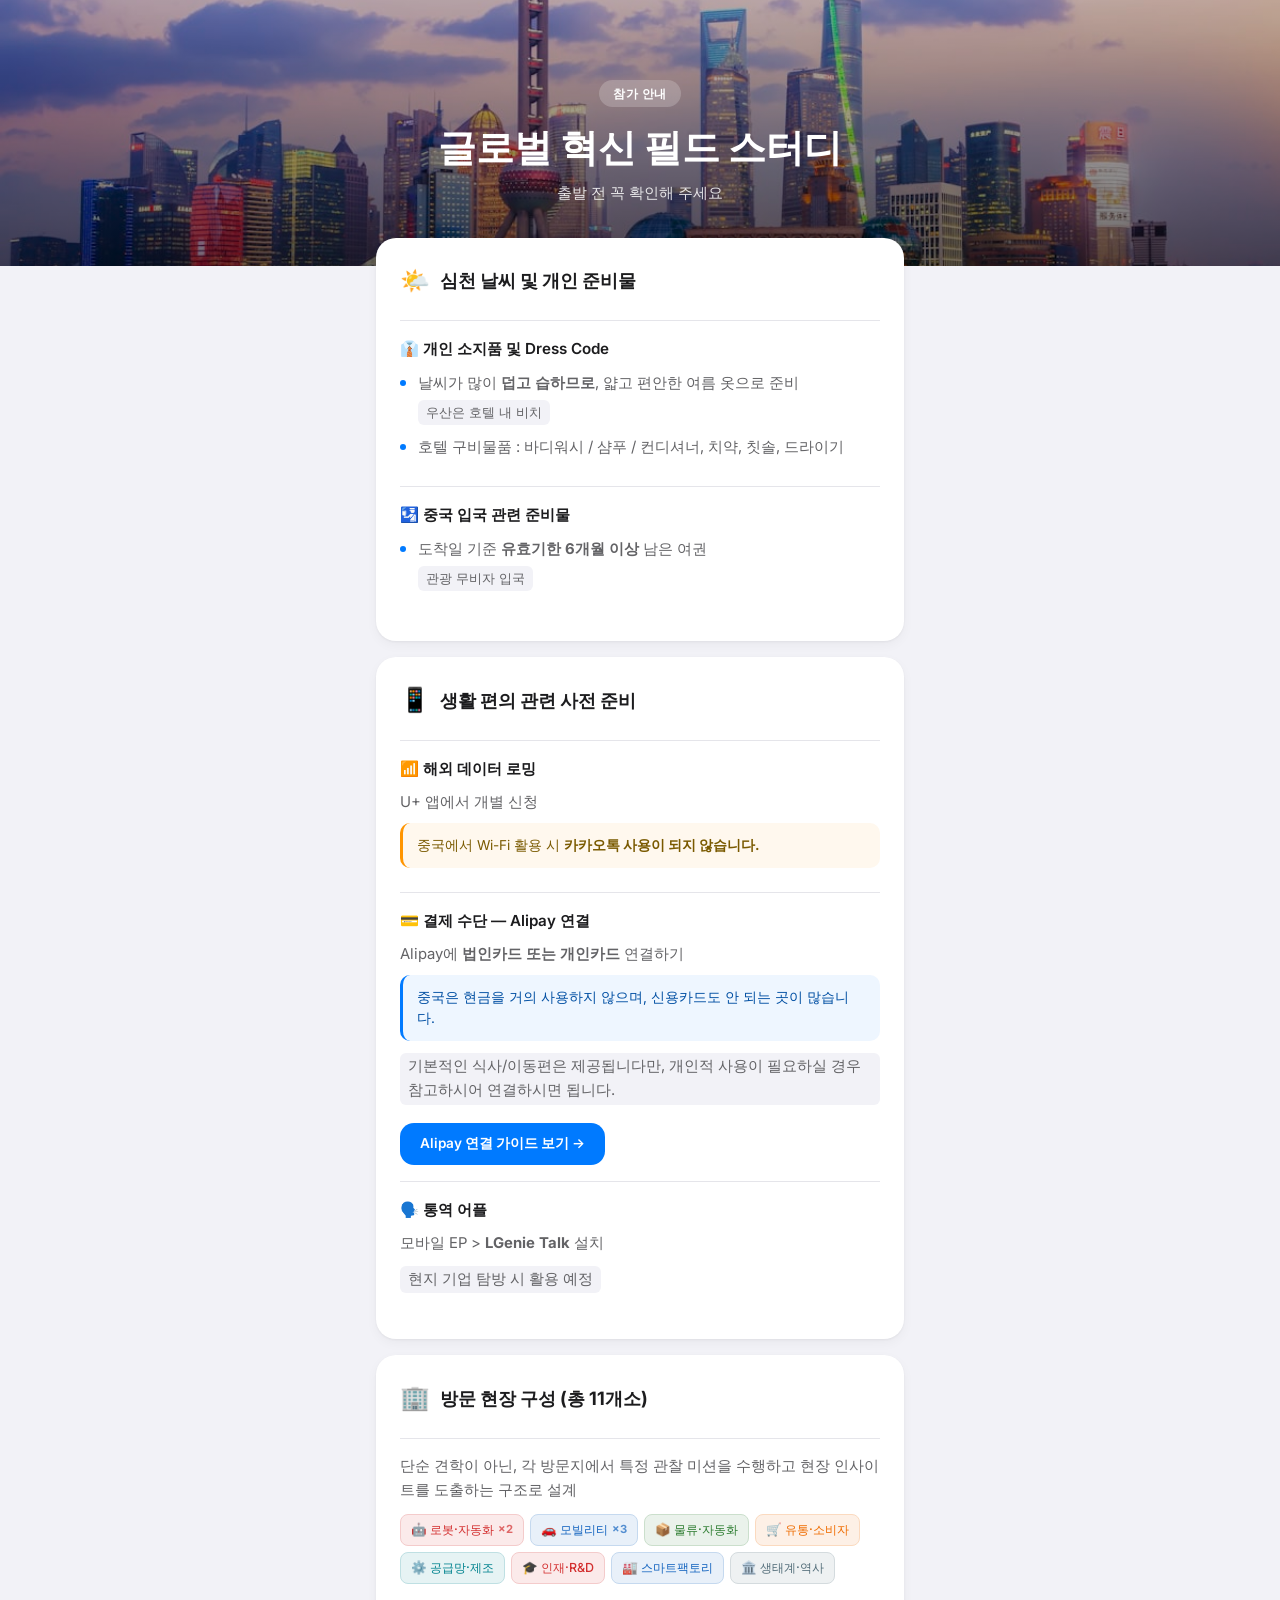
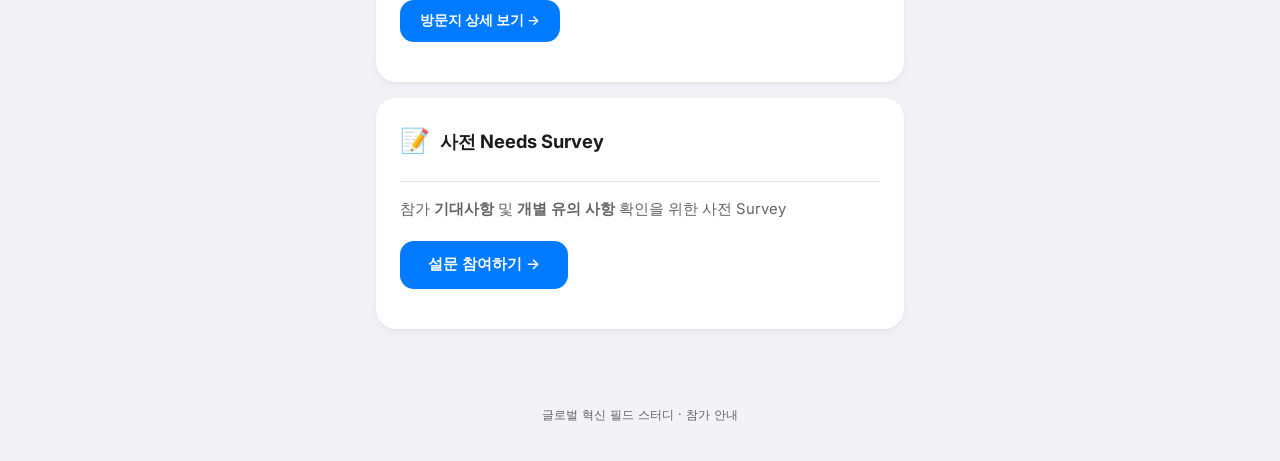
==== index.html @ 441999c8 "글로벌 혁신 필드 스터디 참가 안내 사이트" ====
<!DOCTYPE html>
<html lang="ko">
<head>
    <meta charset="UTF-8">
    <meta name="viewport" content="width=device-width, initial-scale=1.0, maximum-scale=1.0, user-scalable=no">
    <title>글로벌 혁신 필드 스터디 · 참가 안내</title>
    <link rel="preconnect" href="https://fonts.googleapis.com">
    <link rel="preconnect" href="https://fonts.gstatic.com" crossorigin>
    <link href="https://fonts.googleapis.com/css2?family=Inter:wght@400;500;600;700&display=swap" rel="stylesheet">
    <link rel="stylesheet" href="css/styles.css">
</head>
<body>

<!-- Hero -->
<header class="hero">
    <div class="hero-inner">
        <span class="hero-badge">참가 안내</span>
        <h1>글로벌 혁신 필드 스터디</h1>
        <p class="hero-sub">출발 전 꼭 확인해 주세요</p>
    </div>
</header>

<main class="container">

    <!-- Section 1 – 심천 날씨 및 개인 준비물 -->
    <section class="card" id="weather">
        <div class="card-header">
            <span class="card-icon">🌤️</span>
            <h2>심천 날씨 및 개인 준비물</h2>
        </div>

        <div class="card-group">
            <h3>👔 개인 소지품 및 Dress Code</h3>
            <ul>
                <li>날씨가 많이 <strong>덥고 습하므로</strong>, 얇고 편안한 여름 옷으로 준비<br>
                    <span class="note">우산은 호텔 내 비치</span></li>
                <li>호텔 구비물품 : 바디워시 / 샴푸 / 컨디셔너, 치약, 칫솔, 드라이기</li>
            </ul>
        </div>

        <div class="card-group">
            <h3>🛂 중국 입국 관련 준비물</h3>
            <ul>
                <li>도착일 기준 <strong>유효기한 6개월 이상</strong> 남은 여권<br>
                    <span class="note">관광 무비자 입국</span></li>
            </ul>
        </div>
    </section>

    <!-- Section 2 – 생활 편의 관련 사전 준비 -->
    <section class="card" id="preparation">
        <div class="card-header">
            <span class="card-icon">📱</span>
            <h2>생활 편의 관련 사전 준비</h2>
        </div>

        <div class="card-group">
            <h3>📶 해외 데이터 로밍</h3>
            <p>U+ 앱에서 개별 신청</p>
            <div class="callout callout-warn">
                중국에서 Wi-Fi 활용 시 <strong>카카오톡 사용이 되지 않습니다.</strong>
            </div>
        </div>

        <div class="card-group">
            <h3>💳 결제 수단 — Alipay 연결</h3>
            <p>Alipay에 <strong>법인카드 또는 개인카드</strong> 연결하기</p>
            <div class="callout callout-info">
                중국은 현금을 거의 사용하지 않으며, 신용카드도 안 되는 곳이 많습니다.
            </div>
            <p class="note">기본적인 식사/이동편은 제공됩니다만, 개인적 사용이 필요하실 경우 참고하시어 연결하시면 됩니다.</p>
            <a href="alipay-guide.html" class="btn btn-small">Alipay 연결 가이드 보기 →</a>
        </div>

        <div class="card-group">
            <h3>🗣️ 통역 어플</h3>
            <p>모바일 EP &gt; <strong>LGenie Talk</strong> 설치</p>
            <p class="note">현지 기업 탐방 시 활용 예정</p>
        </div>
    </section>

    <!-- Section 3 – 방문 현장 구성 -->
    <section class="card" id="sites">
        <div class="card-header">
            <span class="card-icon">🏢</span>
            <h2>방문 현장 구성 (총 11개소)</h2>
        </div>

        <div class="card-group">
            <p>단순 견학이 아닌, 각 방문지에서 특정 관찰 미션을 수행하고 현장 인사이트를 도출하는 구조로 설계</p>
            <div class="site-preview-grid">
                <span class="site-chip" style="--chip-color:#d32f2f">🤖 로봇·자동화 <em>×2</em></span>
                <span class="site-chip" style="--chip-color:#1565c0">🚗 모빌리티 <em>×3</em></span>
                <span class="site-chip" style="--chip-color:#2e7d32">📦 물류·자동화</span>
                <span class="site-chip" style="--chip-color:#ef6c00">🛒 유통·소비자</span>
                <span class="site-chip" style="--chip-color:#00838f">⚙️ 공급망·제조</span>
                <span class="site-chip" style="--chip-color:#d32f2f">🎓 인재·R&amp;D</span>
                <span class="site-chip" style="--chip-color:#1565c0">🏭 스마트팩토리</span>
                <span class="site-chip" style="--chip-color:#546e7a">🏛️ 생태계·역사</span>
            </div>
            <a href="visit-sites.html" class="btn btn-small">방문지 상세 보기 →</a>
        </div>
    </section>

    <!-- Section 4 – 사전 Needs Survey -->
    <section class="card" id="survey">
        <div class="card-header">
            <span class="card-icon">📝</span>
            <h2>사전 Needs Survey</h2>
        </div>

        <div class="card-group">
            <p>참가 <strong>기대사항</strong> 및 <strong>개별 유의 사항</strong> 확인을 위한 사전 Survey</p>
            <a href="#" class="btn" id="surveyBtn">설문 참여하기 →</a>
        </div>
    </section>

</main>

<footer class="footer">
    <p>글로벌 혁신 필드 스터디 · 참가 안내</p>
</footer>

<script src="js/main.js"></script>
</body>
</html>
---- css/styles.css ----
/* ===== Reset & Base ===== */
*, *::before, *::after { margin: 0; padding: 0; box-sizing: border-box; }

:root {
    --bg: #f2f2f7;
    --card: #ffffff;
    --text: #1c1c1e;
    --text-secondary: #636366;
    --accent: #007aff;
    --accent-light: #e8f2ff;
    --border: #e5e5ea;
    --warn: #ff9500;
    --warn-bg: #fff8ee;
    --info-bg: #eef6ff;
    --radius-lg: 20px;
    --radius-md: 14px;
    --radius-sm: 10px;
    --shadow: 0 1px 3px rgba(0,0,0,.06), 0 4px 12px rgba(0,0,0,.04);
}

html {
    font-size: 16px;
    -webkit-font-smoothing: antialiased;
    -moz-osx-font-smoothing: grayscale;
}

body {
    font-family: 'Inter', -apple-system, BlinkMacSystemFont, 'Segoe UI', Roboto, sans-serif;
    background: var(--bg);
    color: var(--text);
    line-height: 1.6;
    min-height: 100vh;
}

/* ===== Hero ===== */
.hero {
    background: linear-gradient(to bottom, rgba(0,0,0,.25) 0%, rgba(0,0,0,.55) 100%),
               url('../images/hero.jpg') center 70%/cover no-repeat;
    color: #fff;
    padding: 80px 24px 60px;
    text-align: center;
}

.hero-inner { max-width: 520px; margin: 0 auto; }

.hero-badge {
    display: inline-block;
    font-size: .75rem;
    font-weight: 600;
    letter-spacing: .04em;
    text-transform: uppercase;
    background: rgba(255,255,255,.2);
    backdrop-filter: blur(6px);
    padding: 4px 14px;
    border-radius: 100px;
    margin-bottom: 16px;
}

.hero h1 {
    font-size: 2rem;
    font-weight: 700;
    line-height: 1.25;
    margin-bottom: 10px;
}

.hero-sub {
    font-size: .95rem;
    opacity: .85;
}

/* ===== Container ===== */
.container {
    max-width: 560px;
    margin: -28px auto 0;
    padding: 0 16px 40px;
    position: relative;
    z-index: 1;
}

/* ===== Card ===== */
.card {
    background: var(--card);
    border-radius: var(--radius-lg);
    box-shadow: var(--shadow);
    padding: 24px;
    margin-bottom: 16px;
    opacity: 0;
    transform: translateY(18px);
    animation: fadeUp .5s ease forwards;
}
.card:nth-child(1) { animation-delay: .1s; }
.card:nth-child(2) { animation-delay: .25s; }
.card:nth-child(3) { animation-delay: .4s; }

@keyframes fadeUp {
    to { opacity: 1; transform: translateY(0); }
}

.card-header {
    display: flex;
    align-items: center;
    gap: 10px;
    margin-bottom: 20px;
}

.card-icon {
    font-size: 1.5rem;
    flex-shrink: 0;
}

.card-header h2 {
    font-size: 1.15rem;
    font-weight: 700;
    color: var(--text);
}

/* ===== Card‑group ===== */
.card-group {
    padding: 16px 0;
    border-top: 1px solid var(--border);
}
.card-group:first-of-type { border-top: none; padding-top: 0; }

.card-group h3 {
    font-size: .95rem;
    font-weight: 600;
    margin-bottom: 10px;
    color: var(--text);
}

.card-group p {
    font-size: .93rem;
    color: var(--text-secondary);
    margin-bottom: 6px;
}

.card-group ul {
    list-style: none;
    padding: 0;
}

.card-group ul li {
    position: relative;
    padding-left: 18px;
    font-size: .93rem;
    color: var(--text-secondary);
    margin-bottom: 10px;
    line-height: 1.65;
}

.card-group ul li::before {
    content: '';
    position: absolute;
    left: 0; top: 9px;
    width: 6px; height: 6px;
    border-radius: 50%;
    background: var(--accent);
}

/* ===== Callouts ===== */
.callout {
    font-size: .85rem;
    padding: 12px 14px;
    border-radius: var(--radius-sm);
    margin: 8px 0;
    line-height: 1.55;
}

.callout-warn {
    background: var(--warn-bg);
    border-left: 3px solid var(--warn);
    color: #7a5a00;
}

.callout-info {
    background: var(--info-bg);
    border-left: 3px solid var(--accent);
    color: #004fa3;
}

/* ===== Note ===== */
.note {
    display: inline-block;
    font-size: .82rem;
    color: var(--text-secondary);
    background: var(--bg);
    padding: 2px 8px;
    border-radius: 6px;
    margin-top: 4px;
}

/* ===== Button ===== */
.btn {
    display: inline-block;
    margin-top: 14px;
    padding: 12px 28px;
    font-size: .93rem;
    font-weight: 600;
    color: #fff;
    background: var(--accent);
    border: none;
    border-radius: var(--radius-md);
    text-decoration: none;
    cursor: pointer;
    transition: background .2s, transform .15s;
}
.btn:hover { background: #005ecb; }
.btn:active { transform: scale(.97); }

/* ===== Site Card ===== */
.site-card {
    padding: 20px 22px;
}

.site-header {
    display: flex;
    align-items: center;
    gap: 8px;
    margin-bottom: 12px;
}

.site-num {
    display: inline-flex;
    align-items: center;
    justify-content: center;
    min-width: 30px;
    height: 24px;
    border-radius: 6px;
    color: #fff;
    font-size: .75rem;
    font-weight: 700;
    padding: 0 6px;
}

.site-tag {
    display: inline-block;
    padding: 2px 10px;
    border-radius: 6px;
    color: #fff;
    font-size: .75rem;
    font-weight: 600;
}

.site-name {
    font-size: 1.05rem;
    font-weight: 700;
    color: var(--text);
    margin-bottom: 4px;
}

.site-type {
    font-size: .85rem;
    color: var(--accent);
    font-weight: 500;
    margin-bottom: 6px;
}

.site-desc {
    font-size: .88rem;
    color: var(--text-secondary);
    line-height: 1.6;
}

/* ===== Site Preview Grid (main page) ===== */
.site-preview-grid {
    display: flex;
    flex-wrap: wrap;
    gap: 6px;
    margin: 12px 0 4px;
}

.site-chip {
    display: inline-flex;
    align-items: center;
    gap: 4px;
    padding: 5px 10px;
    border-radius: 8px;
    font-size: .78rem;
    font-weight: 500;
    color: var(--chip-color, var(--text));
    background: color-mix(in srgb, var(--chip-color, var(--accent)) 10%, white);
    border: 1px solid color-mix(in srgb, var(--chip-color, var(--accent)) 25%, white);
}

.site-chip em {
    font-style: normal;
    font-weight: 700;
    font-size: .7rem;
    opacity: .7;
}

/* ===== Sub-page Hero (compact) ===== */
.hero-compact {
    padding: 48px 24px 40px;
}

.back-link {
    display: inline-block;
    color: rgba(255,255,255,.85);
    text-decoration: none;
    font-size: .85rem;
    font-weight: 500;
    margin-bottom: 14px;
    transition: opacity .2s;
}
.back-link:hover { opacity: .7; }

/* ===== Step Number ===== */
.step-number {
    display: inline-flex;
    align-items: center;
    justify-content: center;
    width: 32px; height: 32px;
    border-radius: 50%;
    background: var(--accent);
    color: #fff;
    font-size: .85rem;
    font-weight: 700;
    flex-shrink: 0;
}

.step-detail p {
    font-size: .93rem;
    color: var(--text-secondary);
    margin-bottom: 8px;
}

.step-list {
    list-style: none;
    padding: 0;
    counter-reset: step-counter;
}
.step-list li {
    position: relative;
    padding-left: 28px;
    font-size: .93rem;
    color: var(--text-secondary);
    margin-bottom: 8px;
    line-height: 1.6;
    counter-increment: step-counter;
}
.step-list li::before {
    content: counter(step-counter);
    position: absolute;
    left: 0; top: 1px;
    width: 20px; height: 20px;
    border-radius: 50%;
    background: var(--accent-light);
    color: var(--accent);
    font-size: .75rem;
    font-weight: 700;
    display: flex;
    align-items: center;
    justify-content: center;
}

/* ===== Flow Summary ===== */
.flow-steps {
    display: flex;
    align-items: center;
    flex-wrap: wrap;
    gap: 6px;
    justify-content: center;
}
.flow-item {
    display: flex;
    align-items: center;
    gap: 6px;
    background: var(--bg);
    padding: 8px 12px;
    border-radius: var(--radius-sm);
    font-size: .82rem;
    font-weight: 500;
}
.flow-num {
    display: inline-flex;
    align-items: center;
    justify-content: center;
    width: 22px; height: 22px;
    border-radius: 50%;
    background: var(--accent);
    color: #fff;
    font-size: .7rem;
    font-weight: 700;
}
.flow-arrow {
    color: var(--text-secondary);
    font-size: .85rem;
}

/* ===== Button Variants ===== */
.btn-small {
    display: inline-block;
    margin-top: 12px;
    padding: 10px 20px;
    font-size: .85rem;
}

.btn-outline {
    background: transparent;
    color: var(--accent);
    border: 1.5px solid var(--accent);
}
.btn-outline:hover {
    background: var(--accent);
    color: #fff;
}

/* ===== Footer ===== */
.footer {
    text-align: center;
    padding: 20px 16px 36px;
    font-size: .78rem;
    color: var(--text-secondary);
}

/* ===== Responsive ===== */
@media (max-width: 480px) {
    .hero { padding: 48px 20px 40px; }
    .hero h1 { font-size: 1.65rem; }
    .container { padding: 0 12px 32px; }
    .card { padding: 20px 18px; }
}

@media (min-width: 768px) {
    .hero h1 { font-size: 2.4rem; }
}
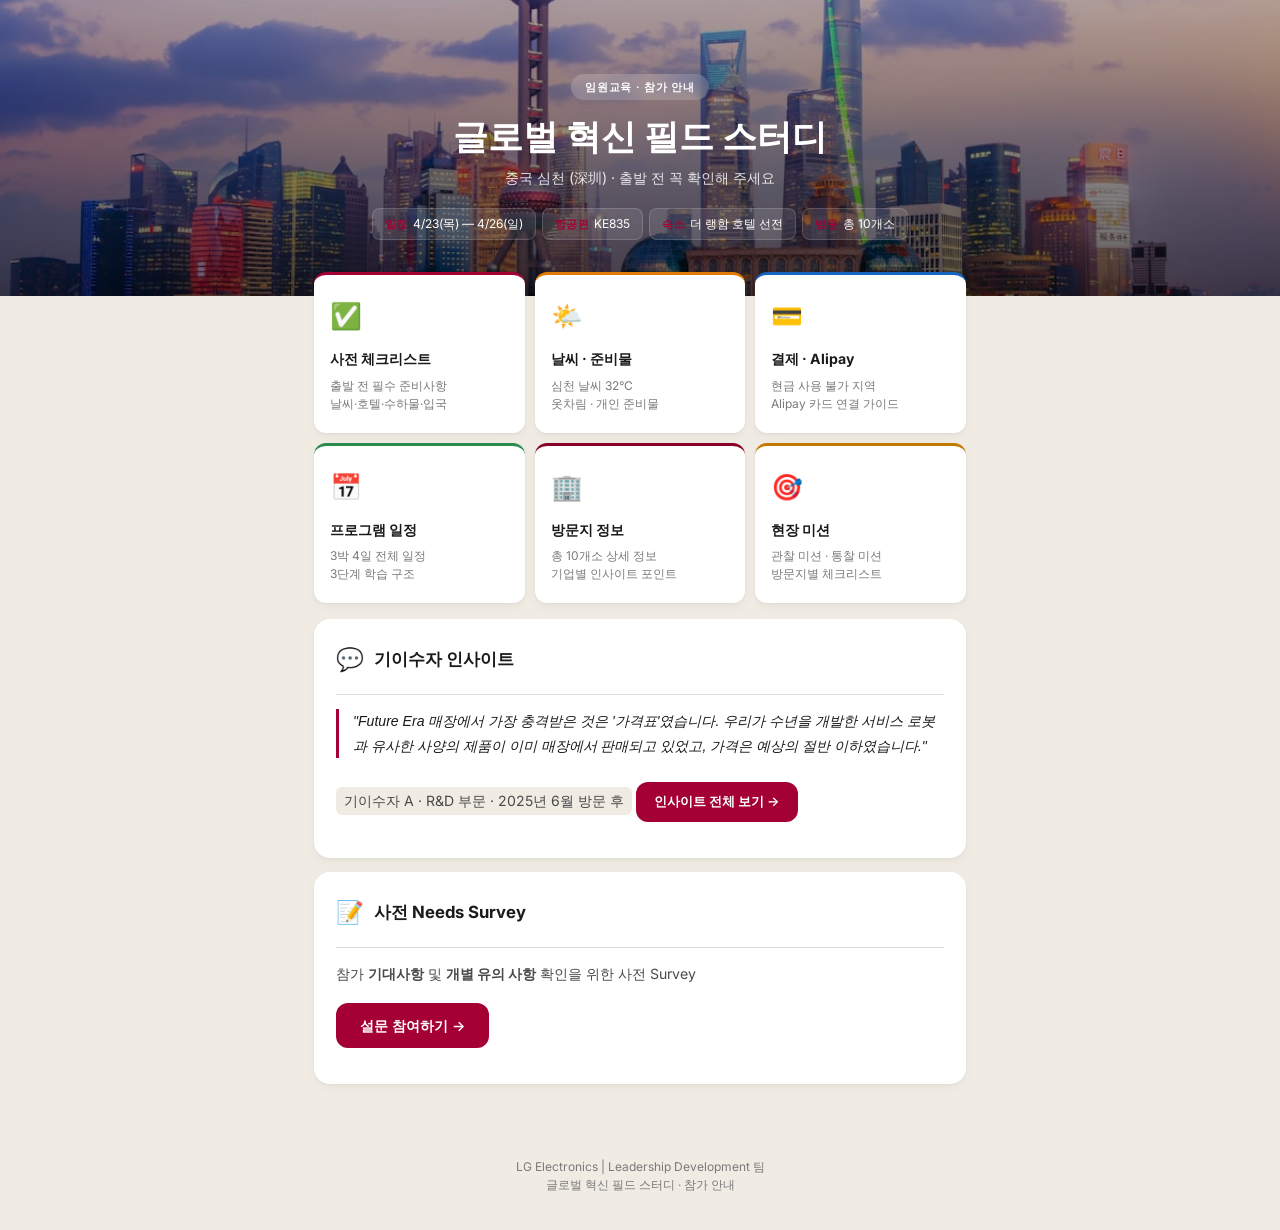
==== commit 58bf8094: "Major update: full guide content, 3x2 grid, LG red color scheme, 8 pages" ====
--- a/index.html
+++ b/index.html
@@ -14,101 +14,75 @@
 <!-- Hero -->
 <header class="hero">
     <div class="hero-inner">
-        <span class="hero-badge">참가 안내</span>
+        <span class="hero-badge">임원교육 · 참가 안내</span>
         <h1>글로벌 혁신 필드 스터디</h1>
-        <p class="hero-sub">출발 전 꼭 확인해 주세요</p>
+        <p class="hero-sub">중국 심천 (深圳) · 출발 전 꼭 확인해 주세요</p>
+        <div class="hero-meta">
+            <div class="meta-chip"><strong>일정</strong>4/23(목) — 4/26(일)</div>
+            <div class="meta-chip"><strong>항공편</strong>KE835</div>
+            <div class="meta-chip"><strong>숙소</strong>더 랭함 호텔 선전</div>
+            <div class="meta-chip"><strong>방문</strong>총 10개소</div>
+        </div>
     </div>
 </header>
 
 <main class="container">
 
-    <!-- Section 1 – 심천 날씨 및 개인 준비물 -->
-    <section class="card" id="weather">
+    <!-- 3x2 Navigation Grid -->
+    <div class="nav-grid">
+        <a href="preparation.html" class="nav-card" style="--card-accent:#A50034">
+            <span class="nav-card-icon">✅</span>
+            <h2>사전 체크리스트</h2>
+            <p>출발 전 필수 준비사항<br>날씨·호텔·수하물·입국</p>
+        </a>
+        <a href="preparation.html#weather" class="nav-card" style="--card-accent:#e07a00">
+            <span class="nav-card-icon">🌤️</span>
+            <h2>날씨 · 준비물</h2>
+            <p>심천 날씨 32°C<br>옷차림 · 개인 준비물</p>
+        </a>
+        <a href="alipay-guide.html" class="nav-card" style="--card-accent:#1565c0">
+            <span class="nav-card-icon">💳</span>
+            <h2>결제 · Alipay</h2>
+            <p>현금 사용 불가 지역<br>Alipay 카드 연결 가이드</p>
+        </a>
+        <a href="program.html" class="nav-card" style="--card-accent:#2d8a4e">
+            <span class="nav-card-icon">📅</span>
+            <h2>프로그램 일정</h2>
+            <p>3박 4일 전체 일정<br>3단계 학습 구조</p>
+        </a>
+        <a href="visit-sites.html" class="nav-card" style="--card-accent:#8a0029">
+            <span class="nav-card-icon">🏢</span>
+            <h2>방문지 정보</h2>
+            <p>총 10개소 상세 정보<br>기업별 인사이트 포인트</p>
+        </a>
+        <a href="missions.html" class="nav-card" style="--card-accent:#c47a00">
+            <span class="nav-card-icon">🎯</span>
+            <h2>현장 미션</h2>
+            <p>관찰 미션 · 통찰 미션<br>방문지별 체크리스트</p>
+        </a>
+    </div>
+
+    <!-- Insight Preview -->
+    <section class="card" id="insight-preview">
         <div class="card-header">
-            <span class="card-icon">🌤️</span>
-            <h2>심천 날씨 및 개인 준비물</h2>
+            <span class="card-icon">💬</span>
+            <h2>기이수자 인사이트</h2>
         </div>
-
         <div class="card-group">
-            <h3>👔 개인 소지품 및 Dress Code</h3>
-            <ul>
-                <li>날씨가 많이 <strong>덥고 습하므로</strong>, 얇고 편안한 여름 옷으로 준비<br>
-                    <span class="note">우산은 호텔 내 비치</span></li>
-                <li>호텔 구비물품 : 바디워시 / 샴푸 / 컨디셔너, 치약, 칫솔, 드라이기</li>
-            </ul>
-        </div>
-
-        <div class="card-group">
-            <h3>🛂 중국 입국 관련 준비물</h3>
-            <ul>
-                <li>도착일 기준 <strong>유효기한 6개월 이상</strong> 남은 여권<br>
-                    <span class="note">관광 무비자 입국</span></li>
-            </ul>
+            <blockquote class="insight-quote">
+                "Future Era 매장에서 가장 충격받은 것은 '가격표'였습니다. 우리가 수년을 개발한 서비스 로봇과 유사한 사양의 제품이 이미 매장에서 판매되고 있었고, 가격은 예상의 절반 이하였습니다."
+            </blockquote>
+            <p class="note" style="margin-top:8px">기이수자 A · R&D 부문 · 2025년 6월 방문 후</p>
+            <a href="insights.html" class="btn btn-small">인사이트 전체 보기 →</a>
         </div>
     </section>
 
-    <!-- Section 2 – 생활 편의 관련 사전 준비 -->
-    <section class="card" id="preparation">
-        <div class="card-header">
-            <span class="card-icon">📱</span>
-            <h2>생활 편의 관련 사전 준비</h2>
-        </div>
-
-        <div class="card-group">
-            <h3>📶 해외 데이터 로밍</h3>
-            <p>U+ 앱에서 개별 신청</p>
-            <div class="callout callout-warn">
-                중국에서 Wi-Fi 활용 시 <strong>카카오톡 사용이 되지 않습니다.</strong>
-            </div>
-        </div>
-
-        <div class="card-group">
-            <h3>💳 결제 수단 — Alipay 연결</h3>
-            <p>Alipay에 <strong>법인카드 또는 개인카드</strong> 연결하기</p>
-            <div class="callout callout-info">
-                중국은 현금을 거의 사용하지 않으며, 신용카드도 안 되는 곳이 많습니다.
-            </div>
-            <p class="note">기본적인 식사/이동편은 제공됩니다만, 개인적 사용이 필요하실 경우 참고하시어 연결하시면 됩니다.</p>
-            <a href="alipay-guide.html" class="btn btn-small">Alipay 연결 가이드 보기 →</a>
-        </div>
-
-        <div class="card-group">
-            <h3>🗣️ 통역 어플</h3>
-            <p>모바일 EP &gt; <strong>LGenie Talk</strong> 설치</p>
-            <p class="note">현지 기업 탐방 시 활용 예정</p>
-        </div>
-    </section>
-
-    <!-- Section 3 – 방문 현장 구성 -->
-    <section class="card" id="sites">
-        <div class="card-header">
-            <span class="card-icon">🏢</span>
-            <h2>방문 현장 구성 (총 11개소)</h2>
-        </div>
-
-        <div class="card-group">
-            <p>단순 견학이 아닌, 각 방문지에서 특정 관찰 미션을 수행하고 현장 인사이트를 도출하는 구조로 설계</p>
-            <div class="site-preview-grid">
-                <span class="site-chip" style="--chip-color:#d32f2f">🤖 로봇·자동화 <em>×2</em></span>
-                <span class="site-chip" style="--chip-color:#1565c0">🚗 모빌리티 <em>×3</em></span>
-                <span class="site-chip" style="--chip-color:#2e7d32">📦 물류·자동화</span>
-                <span class="site-chip" style="--chip-color:#ef6c00">🛒 유통·소비자</span>
-                <span class="site-chip" style="--chip-color:#00838f">⚙️ 공급망·제조</span>
-                <span class="site-chip" style="--chip-color:#d32f2f">🎓 인재·R&amp;D</span>
-                <span class="site-chip" style="--chip-color:#1565c0">🏭 스마트팩토리</span>
-                <span class="site-chip" style="--chip-color:#546e7a">🏛️ 생태계·역사</span>
-            </div>
-            <a href="visit-sites.html" class="btn btn-small">방문지 상세 보기 →</a>
-        </div>
-    </section>
-
-    <!-- Section 4 – 사전 Needs Survey -->
+    <!-- 사전 Needs Survey -->
     <section class="card" id="survey">
         <div class="card-header">
             <span class="card-icon">📝</span>
             <h2>사전 Needs Survey</h2>
         </div>
-
         <div class="card-group">
             <p>참가 <strong>기대사항</strong> 및 <strong>개별 유의 사항</strong> 확인을 위한 사전 Survey</p>
             <a href="#" class="btn" id="surveyBtn">설문 참여하기 →</a>
@@ -118,7 +92,7 @@
 </main>
 
 <footer class="footer">
-    <p>글로벌 혁신 필드 스터디 · 참가 안내</p>
+    <p>LG Electronics | Leadership Development 팀<br>글로벌 혁신 필드 스터디 · 참가 안내</p>
 </footer>
 
 <script src="js/main.js"></script>
--- a/css/styles.css
+++ b/css/styles.css
@@ -2,426 +2,340 @@
 *, *::before, *::after { margin: 0; padding: 0; box-sizing: border-box; }
 
 :root {
-    --bg: #f2f2f7;
+    --bg: #f0ece4;
     --card: #ffffff;
-    --text: #1c1c1e;
-    --text-secondary: #636366;
-    --accent: #007aff;
-    --accent-light: #e8f2ff;
-    --border: #e5e5ea;
-    --warn: #ff9500;
-    --warn-bg: #fff8ee;
+    --text: #1a1a1a;
+    --text-secondary: #4a4a4a;
+    --text-muted: #7a7a7a;
+    --accent: #A50034;
+    --accent-light: #f5e6eb;
+    --border: #e0dbd2;
+    --warn: #e07a00;
+    --warn-bg: #fff8f0;
     --info-bg: #eef6ff;
-    --radius-lg: 20px;
-    --radius-md: 14px;
-    --radius-sm: 10px;
-    --shadow: 0 1px 3px rgba(0,0,0,.06), 0 4px 12px rgba(0,0,0,.04);
-}
-
-html {
-    font-size: 16px;
-    -webkit-font-smoothing: antialiased;
-    -moz-osx-font-smoothing: grayscale;
-}
+    --green: #2d8a4e;
+    --green-bg: #f0faf4;
+    --radius-lg: 16px;
+    --radius-md: 12px;
+    --radius-sm: 8px;
+    --shadow: 0 1px 3px rgba(0,0,0,.05), 0 4px 12px rgba(0,0,0,.04);
+}
+
+html { font-size: 16px; -webkit-font-smoothing: antialiased; }
 
 body {
     font-family: 'Inter', -apple-system, BlinkMacSystemFont, 'Segoe UI', Roboto, sans-serif;
     background: var(--bg);
     color: var(--text);
-    line-height: 1.6;
+    line-height: 1.65;
     min-height: 100vh;
 }
 
 /* ===== Hero ===== */
 .hero {
-    background: linear-gradient(to bottom, rgba(0,0,0,.25) 0%, rgba(0,0,0,.55) 100%),
+    background: linear-gradient(to bottom, rgba(0,0,0,.3) 0%, rgba(0,0,0,.6) 100%),
                url('../images/hero.jpg') center 70%/cover no-repeat;
     color: #fff;
-    padding: 80px 24px 60px;
+    padding: 72px 24px 56px;
     text-align: center;
 }
-
-.hero-inner { max-width: 520px; margin: 0 auto; }
+.hero-inner { max-width: 600px; margin: 0 auto; }
 
 .hero-badge {
     display: inline-block;
-    font-size: .75rem;
+    font-size: .7rem;
     font-weight: 600;
-    letter-spacing: .04em;
+    letter-spacing: .06em;
     text-transform: uppercase;
-    background: rgba(255,255,255,.2);
+    background: rgba(255,255,255,.18);
     backdrop-filter: blur(6px);
     padding: 4px 14px;
     border-radius: 100px;
-    margin-bottom: 16px;
-}
-
-.hero h1 {
-    font-size: 2rem;
+    margin-bottom: 14px;
+}
+.hero h1 { font-size: 1.85rem; font-weight: 700; line-height: 1.25; margin-bottom: 8px; }
+.hero-sub { font-size: .9rem; opacity: .85; margin-bottom: 18px; }
+
+.hero-meta { display: flex; flex-wrap: wrap; gap: 6px; justify-content: center; }
+.meta-chip {
+    background: rgba(255,255,255,.1);
+    border: 1px solid rgba(255,255,255,.15);
+    border-radius: 8px;
+    padding: 5px 12px;
+    font-size: .75rem;
+}
+.meta-chip strong {
+    color: var(--accent);
+    font-size: .68rem;
+    text-transform: uppercase;
+    letter-spacing: .5px;
+    margin-right: 5px;
     font-weight: 700;
-    line-height: 1.25;
-    margin-bottom: 10px;
-}
-
-.hero-sub {
-    font-size: .95rem;
-    opacity: .85;
-}
+}
+
+/* ===== Hero Compact (sub-pages) ===== */
+.hero-compact {
+    background: #2b2724;
+    padding: 44px 24px 36px;
+}
+.back-link {
+    display: inline-block;
+    color: rgba(255,255,255,.8);
+    text-decoration: none;
+    font-size: .82rem;
+    font-weight: 500;
+    margin-bottom: 12px;
+    transition: opacity .2s;
+}
+.back-link:hover { opacity: .6; }
 
 /* ===== Container ===== */
 .container {
-    max-width: 560px;
-    margin: -28px auto 0;
-    padding: 0 16px 40px;
+    max-width: 640px;
+    margin: -24px auto 0;
+    padding: 0 14px 40px;
     position: relative;
     z-index: 1;
 }
+
+/* ===== 3x2 Nav Grid (main page) ===== */
+.nav-grid {
+    display: grid;
+    grid-template-columns: repeat(3, 1fr);
+    gap: 10px;
+    margin-bottom: 16px;
+}
+.nav-card {
+    background: var(--card);
+    border-radius: var(--radius-md);
+    box-shadow: var(--shadow);
+    padding: 20px 16px;
+    text-decoration: none;
+    color: var(--text);
+    border-top: 3px solid var(--card-accent, var(--accent));
+    transition: transform .15s, box-shadow .15s;
+    display: block;
+}
+.nav-card:hover { transform: translateY(-2px); box-shadow: 0 4px 16px rgba(0,0,0,.1); }
+.nav-card-icon { font-size: 1.6rem; display: block; margin-bottom: 10px; }
+.nav-card h2 { font-size: .88rem; font-weight: 700; margin-bottom: 6px; color: var(--text); }
+.nav-card p { font-size: .75rem; color: var(--text-muted); line-height: 1.5; }
 
 /* ===== Card ===== */
 .card {
     background: var(--card);
     border-radius: var(--radius-lg);
     box-shadow: var(--shadow);
-    padding: 24px;
-    margin-bottom: 16px;
+    padding: 22px;
+    margin-bottom: 14px;
     opacity: 0;
-    transform: translateY(18px);
-    animation: fadeUp .5s ease forwards;
-}
-.card:nth-child(1) { animation-delay: .1s; }
-.card:nth-child(2) { animation-delay: .25s; }
-.card:nth-child(3) { animation-delay: .4s; }
-
-@keyframes fadeUp {
-    to { opacity: 1; transform: translateY(0); }
-}
-
-.card-header {
-    display: flex;
-    align-items: center;
-    gap: 10px;
-    margin-bottom: 20px;
-}
-
-.card-icon {
-    font-size: 1.5rem;
-    flex-shrink: 0;
-}
-
-.card-header h2 {
-    font-size: 1.15rem;
-    font-weight: 700;
-    color: var(--text);
-}
-
-/* ===== Card‑group ===== */
-.card-group {
-    padding: 16px 0;
-    border-top: 1px solid var(--border);
-}
+    transform: translateY(14px);
+    animation: fadeUp .45s ease forwards;
+}
+.card:nth-child(1) { animation-delay: .05s; }
+.card:nth-child(2) { animation-delay: .12s; }
+.card:nth-child(3) { animation-delay: .19s; }
+.card:nth-child(4) { animation-delay: .26s; }
+.card:nth-child(5) { animation-delay: .33s; }
+.card:nth-child(6) { animation-delay: .40s; }
+
+@keyframes fadeUp { to { opacity: 1; transform: translateY(0); } }
+
+.card-header { display: flex; align-items: center; gap: 10px; margin-bottom: 16px; }
+.card-icon { font-size: 1.4rem; flex-shrink: 0; }
+.card-header h2 { font-size: 1.05rem; font-weight: 700; color: var(--text); }
+
+/* ===== Card-group ===== */
+.card-group { padding: 14px 0; border-top: 1px solid var(--border); }
 .card-group:first-of-type { border-top: none; padding-top: 0; }
-
-.card-group h3 {
-    font-size: .95rem;
-    font-weight: 600;
-    margin-bottom: 10px;
-    color: var(--text);
-}
-
-.card-group p {
-    font-size: .93rem;
-    color: var(--text-secondary);
-    margin-bottom: 6px;
-}
-
-.card-group ul {
-    list-style: none;
-    padding: 0;
-}
-
+.card-group h3 { font-size: .92rem; font-weight: 600; margin-bottom: 8px; }
+.card-group p { font-size: .88rem; color: var(--text-secondary); margin-bottom: 6px; }
+.card-group ul { list-style: none; padding: 0; }
 .card-group ul li {
-    position: relative;
-    padding-left: 18px;
-    font-size: .93rem;
-    color: var(--text-secondary);
-    margin-bottom: 10px;
-    line-height: 1.65;
-}
-
+    position: relative; padding-left: 16px; font-size: .88rem;
+    color: var(--text-secondary); margin-bottom: 8px; line-height: 1.6;
+}
 .card-group ul li::before {
-    content: '';
-    position: absolute;
-    left: 0; top: 9px;
-    width: 6px; height: 6px;
-    border-radius: 50%;
-    background: var(--accent);
+    content: ''; position: absolute; left: 0; top: 8px;
+    width: 5px; height: 5px; border-radius: 50%; background: var(--accent);
 }
 
 /* ===== Callouts ===== */
-.callout {
-    font-size: .85rem;
-    padding: 12px 14px;
-    border-radius: var(--radius-sm);
-    margin: 8px 0;
-    line-height: 1.55;
-}
-
-.callout-warn {
-    background: var(--warn-bg);
-    border-left: 3px solid var(--warn);
-    color: #7a5a00;
-}
-
-.callout-info {
-    background: var(--info-bg);
-    border-left: 3px solid var(--accent);
-    color: #004fa3;
-}
+.callout { font-size: .82rem; padding: 11px 14px; border-radius: var(--radius-sm); margin: 8px 0; line-height: 1.55; }
+.callout-warn { background: var(--warn-bg); border-left: 3px solid var(--warn); color: #7a4800; }
+.callout-info { background: var(--info-bg); border-left: 3px solid #1565c0; color: #004fa3; }
+.callout-red { background: var(--accent-light); border-left: 3px solid var(--accent); color: #7a0024; }
 
 /* ===== Note ===== */
-.note {
-    display: inline-block;
-    font-size: .82rem;
-    color: var(--text-secondary);
-    background: var(--bg);
-    padding: 2px 8px;
-    border-radius: 6px;
-    margin-top: 4px;
-}
-
-/* ===== Button ===== */
+.note { font-size: .78rem; color: var(--text-muted); background: var(--bg); padding: 2px 8px; border-radius: 6px; display: inline-block; margin-top: 2px; }
+
+/* ===== Buttons ===== */
 .btn {
-    display: inline-block;
-    margin-top: 14px;
-    padding: 12px 28px;
-    font-size: .93rem;
-    font-weight: 600;
-    color: #fff;
-    background: var(--accent);
-    border: none;
-    border-radius: var(--radius-md);
-    text-decoration: none;
-    cursor: pointer;
-    transition: background .2s, transform .15s;
-}
-.btn:hover { background: #005ecb; }
+    display: inline-block; margin-top: 12px; padding: 11px 24px;
+    font-size: .88rem; font-weight: 600; color: #fff;
+    background: var(--accent); border: none; border-radius: var(--radius-md);
+    text-decoration: none; cursor: pointer; transition: background .2s, transform .15s;
+}
+.btn:hover { background: #8a002c; }
 .btn:active { transform: scale(.97); }
-
-/* ===== Site Card ===== */
-.site-card {
-    padding: 20px 22px;
-}
-
-.site-header {
-    display: flex;
-    align-items: center;
-    gap: 8px;
-    margin-bottom: 12px;
-}
-
-.site-num {
-    display: inline-flex;
-    align-items: center;
-    justify-content: center;
-    min-width: 30px;
-    height: 24px;
-    border-radius: 6px;
-    color: #fff;
-    font-size: .75rem;
-    font-weight: 700;
-    padding: 0 6px;
-}
-
-.site-tag {
-    display: inline-block;
-    padding: 2px 10px;
-    border-radius: 6px;
-    color: #fff;
-    font-size: .75rem;
-    font-weight: 600;
-}
-
-.site-name {
-    font-size: 1.05rem;
-    font-weight: 700;
-    color: var(--text);
-    margin-bottom: 4px;
-}
-
-.site-type {
-    font-size: .85rem;
-    color: var(--accent);
-    font-weight: 500;
-    margin-bottom: 6px;
-}
-
-.site-desc {
-    font-size: .88rem;
-    color: var(--text-secondary);
-    line-height: 1.6;
-}
-
-/* ===== Site Preview Grid (main page) ===== */
-.site-preview-grid {
-    display: flex;
-    flex-wrap: wrap;
-    gap: 6px;
-    margin: 12px 0 4px;
-}
-
-.site-chip {
-    display: inline-flex;
-    align-items: center;
-    gap: 4px;
-    padding: 5px 10px;
-    border-radius: 8px;
-    font-size: .78rem;
-    font-weight: 500;
-    color: var(--chip-color, var(--text));
-    background: color-mix(in srgb, var(--chip-color, var(--accent)) 10%, white);
-    border: 1px solid color-mix(in srgb, var(--chip-color, var(--accent)) 25%, white);
-}
-
-.site-chip em {
-    font-style: normal;
-    font-weight: 700;
-    font-size: .7rem;
-    opacity: .7;
-}
-
-/* ===== Sub-page Hero (compact) ===== */
-.hero-compact {
-    padding: 48px 24px 40px;
-}
-
-.back-link {
-    display: inline-block;
-    color: rgba(255,255,255,.85);
-    text-decoration: none;
-    font-size: .85rem;
-    font-weight: 500;
-    margin-bottom: 14px;
-    transition: opacity .2s;
-}
-.back-link:hover { opacity: .7; }
+.btn-small { padding: 9px 18px; font-size: .82rem; }
+.btn-outline { background: transparent; color: var(--accent); border: 1.5px solid var(--accent); }
+.btn-outline:hover { background: var(--accent); color: #fff; }
 
 /* ===== Step Number ===== */
 .step-number {
-    display: inline-flex;
-    align-items: center;
-    justify-content: center;
-    width: 32px; height: 32px;
-    border-radius: 50%;
-    background: var(--accent);
-    color: #fff;
-    font-size: .85rem;
-    font-weight: 700;
-    flex-shrink: 0;
-}
-
-.step-detail p {
-    font-size: .93rem;
-    color: var(--text-secondary);
-    margin-bottom: 8px;
-}
-
-.step-list {
-    list-style: none;
-    padding: 0;
-    counter-reset: step-counter;
-}
-.step-list li {
-    position: relative;
-    padding-left: 28px;
-    font-size: .93rem;
-    color: var(--text-secondary);
-    margin-bottom: 8px;
-    line-height: 1.6;
-    counter-increment: step-counter;
-}
-.step-list li::before {
-    content: counter(step-counter);
-    position: absolute;
-    left: 0; top: 1px;
-    width: 20px; height: 20px;
-    border-radius: 50%;
-    background: var(--accent-light);
-    color: var(--accent);
-    font-size: .75rem;
-    font-weight: 700;
-    display: flex;
-    align-items: center;
-    justify-content: center;
-}
-
-/* ===== Flow Summary ===== */
-.flow-steps {
-    display: flex;
-    align-items: center;
-    flex-wrap: wrap;
-    gap: 6px;
-    justify-content: center;
-}
-.flow-item {
-    display: flex;
-    align-items: center;
-    gap: 6px;
-    background: var(--bg);
-    padding: 8px 12px;
-    border-radius: var(--radius-sm);
-    font-size: .82rem;
-    font-weight: 500;
-}
-.flow-num {
-    display: inline-flex;
-    align-items: center;
-    justify-content: center;
-    width: 22px; height: 22px;
-    border-radius: 50%;
-    background: var(--accent);
-    color: #fff;
-    font-size: .7rem;
-    font-weight: 700;
-}
-.flow-arrow {
-    color: var(--text-secondary);
-    font-size: .85rem;
-}
-
-/* ===== Button Variants ===== */
-.btn-small {
-    display: inline-block;
-    margin-top: 12px;
-    padding: 10px 20px;
-    font-size: .85rem;
-}
-
-.btn-outline {
-    background: transparent;
-    color: var(--accent);
-    border: 1.5px solid var(--accent);
-}
-.btn-outline:hover {
-    background: var(--accent);
-    color: #fff;
+    display: inline-flex; align-items: center; justify-content: center;
+    width: 30px; height: 30px; border-radius: 50%;
+    background: var(--accent); color: #fff; font-size: .82rem; font-weight: 700; flex-shrink: 0;
+}
+
+/* ===== Tags / Chips ===== */
+.tag-row { display: flex; flex-wrap: wrap; gap: 6px; margin-bottom: 14px; }
+.chip {
+    background: var(--accent-light); color: var(--accent);
+    padding: 4px 11px; border-radius: 20px;
+    font-size: .73rem; font-weight: 600;
+}
+
+/* ===== Info Table ===== */
+.info-table {
+    width: 100%; border-collapse: collapse; background: var(--card);
+    border-radius: var(--radius-sm); overflow: hidden;
+    border: 1px solid var(--border); font-size: .84rem;
+}
+.info-table th { background: var(--bg); padding: 10px 14px; text-align: left; font-weight: 600; font-size: .78rem; color: var(--text-secondary); border-bottom: 1px solid var(--border); }
+.info-table td { padding: 10px 14px; border-bottom: 1px solid var(--border); color: var(--text); vertical-align: top; }
+.info-table tr:last-child td { border-bottom: none; }
+.info-table td:first-child { font-weight: 600; color: var(--text-secondary); white-space: nowrap; }
+
+/* ===== Info Grid (3 col) ===== */
+.info-grid-3 { display: grid; grid-template-columns: repeat(3, 1fr); gap: 10px; margin: 10px 0; }
+.info-card { background: var(--bg); border: 1px solid var(--border); border-radius: var(--radius-sm); padding: 14px; }
+.info-card-label { font-size: .68rem; text-transform: uppercase; letter-spacing: 1px; color: var(--text-muted); font-weight: 600; margin-bottom: 6px; }
+.info-card-value { font-size: 1.25rem; font-weight: 700; color: var(--accent); line-height: 1.2; }
+.info-card-sub { font-size: .73rem; color: var(--text-muted); margin-top: 3px; }
+
+/* ===== Weather Row ===== */
+.weather-row { display: flex; gap: 8px; flex-wrap: wrap; margin-top: 12px; }
+.weather-day { background: var(--bg); border: 1px solid var(--border); border-radius: var(--radius-sm); padding: 12px 14px; text-align: center; flex: 1; min-width: 70px; }
+.weather-date { font-size: .7rem; color: var(--text-muted); margin-bottom: 4px; }
+.weather-icon { font-size: 1.4rem; margin: 3px 0; }
+.weather-temp { font-size: .9rem; font-weight: 700; }
+.weather-sub { font-size: .68rem; color: var(--text-muted); }
+
+/* ===== Checklist ===== */
+.progress-wrap { margin-bottom: 14px; }
+.progress-label { font-size: .75rem; color: var(--text-muted); margin-bottom: 6px; }
+.progress-bar-wrap { background: var(--border); border-radius: 4px; height: 5px; }
+.progress-bar { height: 5px; background: var(--green); border-radius: 4px; width: 0%; transition: width .4s; }
+
+.checklist-card {
+    display: flex; align-items: flex-start; gap: 12px; padding: 14px;
+    border: 1.5px solid var(--border); border-radius: var(--radius-sm);
+    margin-bottom: 8px; cursor: pointer; transition: border-color .2s, background .2s;
+}
+.checklist-card:hover { border-color: var(--accent); }
+.checklist-card.done { border-color: var(--green); background: var(--green-bg); }
+.check-box {
+    width: 22px; height: 22px; border: 2px solid #c8c3bb; border-radius: 6px;
+    flex-shrink: 0; display: flex; align-items: center; justify-content: center;
+    transition: all .2s; margin-top: 1px;
+}
+.checklist-card.done .check-box { background: var(--green); border-color: var(--green); }
+.check-mark { color: #fff; font-size: .78rem; font-weight: 700; display: none; }
+.checklist-card.done .check-mark { display: block; }
+.check-text strong { display: block; font-size: .88rem; font-weight: 600; margin-bottom: 2px; }
+.check-text p { font-size: .78rem; color: var(--text-muted); line-height: 1.5; margin: 0; }
+
+/* ===== Phase Grid ===== */
+.phase-grid { display: grid; grid-template-columns: repeat(3, 1fr); gap: 10px; }
+.phase-card { border: 1px solid var(--border); border-radius: var(--radius-sm); overflow: hidden; background: var(--card); }
+.phase-head { padding: 10px 14px; font-size: .73rem; font-weight: 700; color: #fff; letter-spacing: .3px; }
+.phase-body { padding: 14px; }
+.phase-body strong { display: block; font-size: .85rem; margin-bottom: 8px; }
+.phase-body ul { list-style: none; padding: 0; }
+.phase-body ul li { font-size: .78rem; color: var(--text-secondary); padding: 3px 0; padding-left: 14px; position: relative; }
+.phase-body ul li::before { content: '→'; position: absolute; left: 0; color: var(--accent); font-weight: 700; font-size: .7rem; }
+
+/* ===== Time Block (program page) ===== */
+.time-block { margin-bottom: 12px; }
+.time-label { font-size: .68rem; text-transform: uppercase; letter-spacing: 1px; color: var(--text-muted); font-weight: 600; margin-bottom: 5px; display: block; }
+.time-item { background: var(--bg); border-radius: 6px; padding: 8px 12px; margin-bottom: 4px; font-size: .82rem; color: var(--text-secondary); border-left: 3px solid var(--border); line-height: 1.45; }
+.time-item.highlight { border-left-color: var(--accent); }
+.time-item.wrap { border-left-color: var(--green); font-weight: 600; color: #1a5e35; }
+
+/* ===== Company Card (visit-sites) ===== */
+.company-card { padding: 0; overflow: hidden; }
+.company-head-bar {
+    padding: 8px 16px; font-size: .73rem; font-weight: 700; color: #fff;
+    display: flex; align-items: center; gap: 8px; letter-spacing: .3px;
+}
+.company-head-bar span { background: rgba(255,255,255,.22); padding: 2px 8px; border-radius: 4px; font-size: .7rem; }
+.company-card .site-name { font-size: 1rem; font-weight: 700; padding: 14px 18px 0; }
+.company-card .site-type { font-size: .82rem; color: var(--accent); font-weight: 500; padding: 2px 18px 0; }
+.company-card .site-desc { font-size: .84rem; color: var(--text-secondary); line-height: 1.6; padding: 8px 18px 4px; }
+.insight-dots { list-style: none; padding: 6px 18px 16px; }
+.insight-dots li {
+    font-size: .8rem; color: var(--text-secondary); padding: 4px 0 4px 14px;
+    position: relative; border-bottom: 1px solid var(--border); line-height: 1.55;
+}
+.insight-dots li:last-child { border-bottom: none; }
+.insight-dots li::before { content: ''; position: absolute; left: 0; top: 10px; width: 5px; height: 5px; border-radius: 50%; background: var(--accent); }
+
+/* ===== Mission Page ===== */
+.mission-day-label {
+    padding: 7px 14px; font-size: .7rem; font-weight: 700; color: #fff;
+    border-radius: var(--radius-sm) var(--radius-sm) 0 0; letter-spacing: .5px; margin-top: 14px;
+}
+.mission-check-list {
+    border: 1px solid var(--border); border-top: none;
+    border-radius: 0 0 var(--radius-sm) var(--radius-sm); overflow: hidden; margin-bottom: 6px;
+}
+.mission-check-list .checklist-card { border: none; border-bottom: 1px solid var(--border); border-radius: 0; margin: 0; }
+.mission-check-list .checklist-card:last-child { border-bottom: none; }
+
+.mission-detail { padding: 14px 0; border-bottom: 1px solid var(--border); }
+.mission-detail:last-child { border-bottom: none; }
+.mission-detail h4 { font-size: .9rem; font-weight: 700; margin-bottom: 10px; }
+.mission-detail p { font-size: .84rem; color: var(--text-secondary); line-height: 1.65; margin-bottom: 8px; }
+.mission-type-label { font-size: .68rem; text-transform: uppercase; letter-spacing: 1px; font-weight: 700; margin-bottom: 4px; margin-top: 8px; }
+.mission-type-label.obs { color: #1a56c4; }
+.mission-type-label.ins { color: var(--accent); }
+
+/* ===== Insight Page ===== */
+.insight-card { padding: 20px; }
+.insight-avatar-row { display: flex; align-items: center; gap: 12px; margin-bottom: 14px; }
+.insight-avatar {
+    width: 36px; height: 36px; border-radius: 50%;
+    color: #fff; display: flex; align-items: center; justify-content: center;
+    font-size: .78rem; font-weight: 700; flex-shrink: 0;
+}
+.insight-avatar-row strong { font-size: .88rem; }
+.insight-quote {
+    font-size: .88rem; color: var(--text); line-height: 1.75;
+    border-left: 3px solid var(--accent); padding-left: 14px;
+    margin-bottom: 12px; font-style: italic;
 }
 
 /* ===== Footer ===== */
-.footer {
-    text-align: center;
-    padding: 20px 16px 36px;
-    font-size: .78rem;
-    color: var(--text-secondary);
-}
+.footer { text-align: center; padding: 20px 16px 36px; font-size: .75rem; color: var(--text-muted); line-height: 1.5; }
 
 /* ===== Responsive ===== */
-@media (max-width: 480px) {
-    .hero { padding: 48px 20px 40px; }
-    .hero h1 { font-size: 1.65rem; }
-    .container { padding: 0 12px 32px; }
-    .card { padding: 20px 18px; }
-}
-
+@media (max-width: 640px) {
+    .nav-grid { grid-template-columns: repeat(2, 1fr); }
+    .phase-grid { grid-template-columns: 1fr; }
+    .info-grid-3 { grid-template-columns: 1fr; }
+    .hero { padding: 52px 18px 44px; }
+    .hero h1 { font-size: 1.5rem; }
+    .container { padding: 0 10px 32px; }
+    .card { padding: 18px 16px; }
+}
+@media (max-width: 380px) {
+    .nav-grid { grid-template-columns: 1fr 1fr; gap: 8px; }
+    .nav-card { padding: 16px 12px; }
+    .weather-row { flex-wrap: nowrap; overflow-x: auto; }
+}
 @media (min-width: 768px) {
-    .hero h1 { font-size: 2.4rem; }
-}+    .hero h1 { font-size: 2.2rem; }
+    .container { max-width: 680px; }
+}
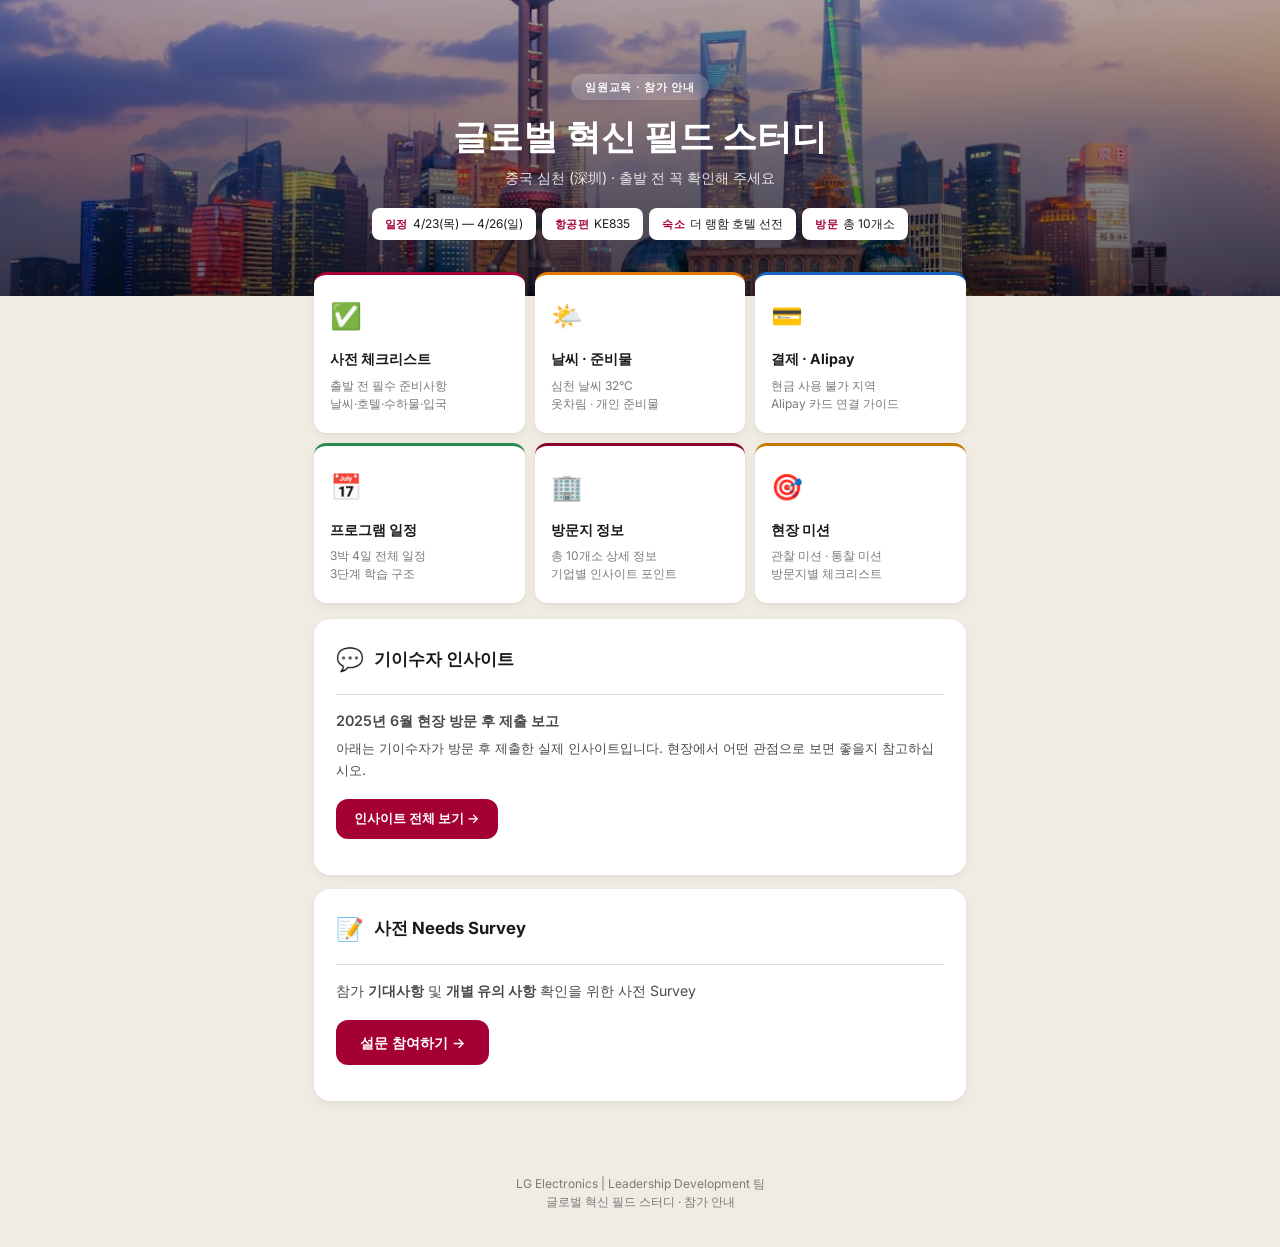
==== commit 30c02edc: "Simplify insight preview: description only + button" ====
--- a/index.html
+++ b/index.html
@@ -69,10 +69,8 @@
             <h2>기이수자 인사이트</h2>
         </div>
         <div class="card-group">
-            <blockquote class="insight-quote">
-                "Future Era 매장에서 가장 충격받은 것은 '가격표'였습니다. 우리가 수년을 개발한 서비스 로봇과 유사한 사양의 제품이 이미 매장에서 판매되고 있었고, 가격은 예상의 절반 이하였습니다."
-            </blockquote>
-            <p class="note" style="margin-top:8px">기이수자 A · R&D 부문 · 2025년 6월 방문 후</p>
+            <p style="font-size:.9rem;font-weight:600;margin-bottom:4px;">2025년 6월 현장 방문 후 제출 보고</p>
+            <p style="font-size:.84rem;color:var(--text-secondary);">아래는 기이수자가 방문 후 제출한 실제 인사이트입니다. 현장에서 어떤 관점으로 보면 좋을지 참고하십시오.</p>
             <a href="insights.html" class="btn btn-small">인사이트 전체 보기 →</a>
         </div>
     </section>
--- a/css/styles.css
+++ b/css/styles.css
@@ -58,11 +58,12 @@
 
 .hero-meta { display: flex; flex-wrap: wrap; gap: 6px; justify-content: center; }
 .meta-chip {
-    background: rgba(255,255,255,.1);
-    border: 1px solid rgba(255,255,255,.15);
+    background: #fff;
+    border: 1px solid rgba(255,255,255,.3);
     border-radius: 8px;
     padding: 5px 12px;
     font-size: .75rem;
+    color: #1a1a1a;
 }
 .meta-chip strong {
     color: var(--accent);
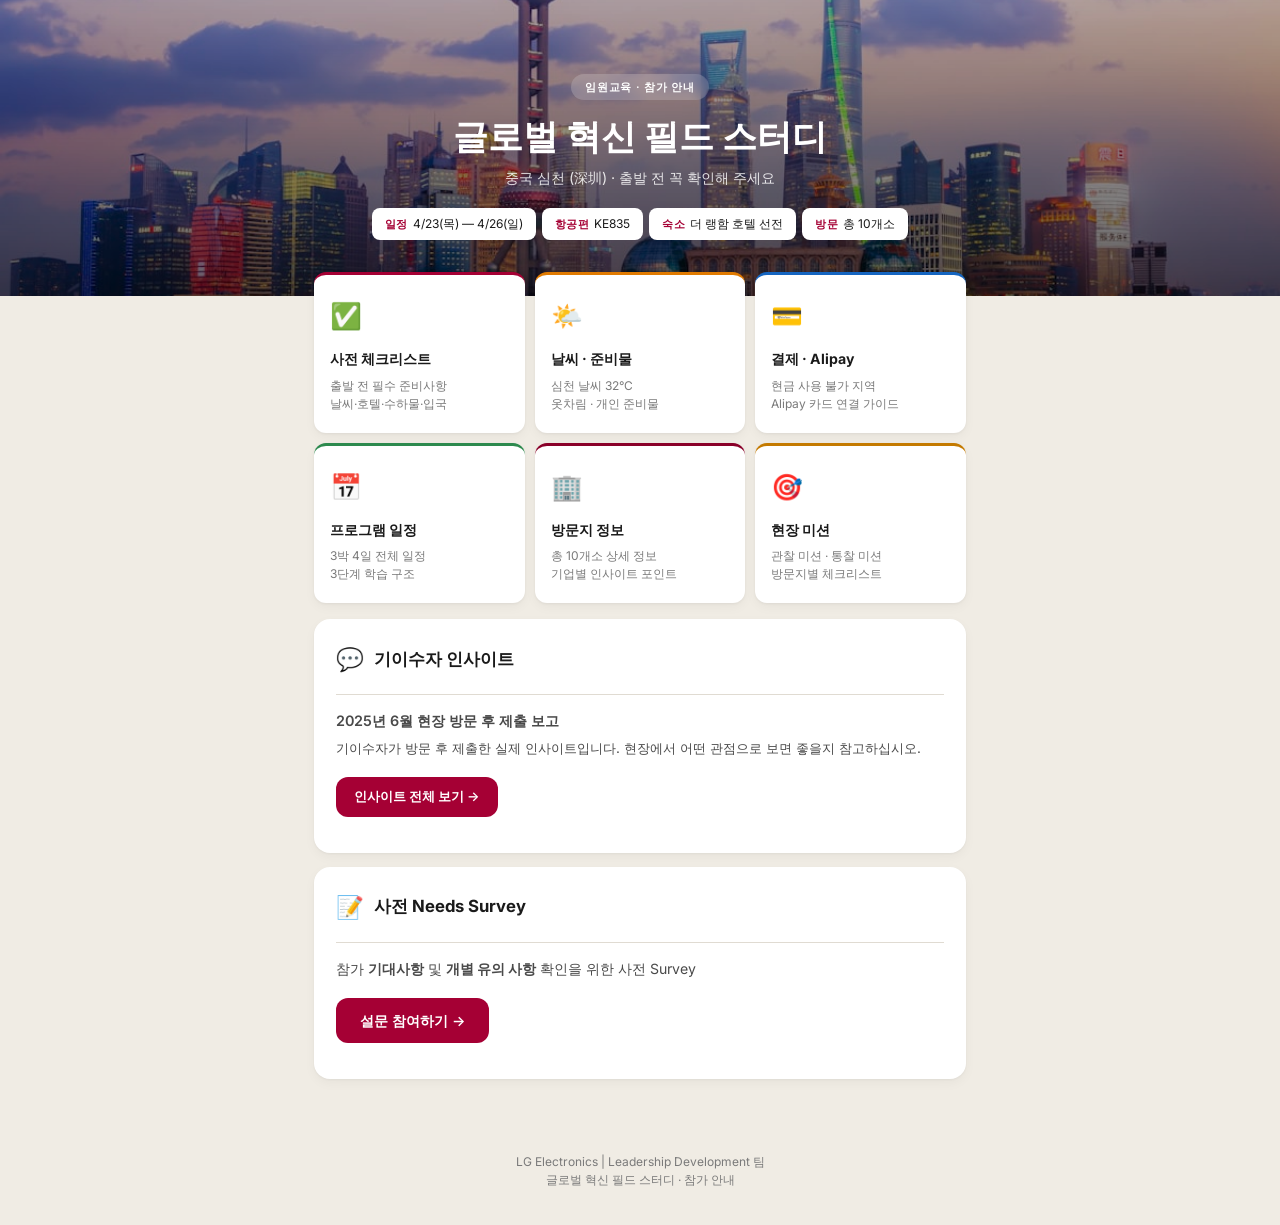
==== commit c37c29b4: "Remove prefix text" ====
--- a/index.html
+++ b/index.html
@@ -70,7 +70,7 @@
         </div>
         <div class="card-group">
             <p style="font-size:.9rem;font-weight:600;margin-bottom:4px;">2025년 6월 현장 방문 후 제출 보고</p>
-            <p style="font-size:.84rem;color:var(--text-secondary);">아래는 기이수자가 방문 후 제출한 실제 인사이트입니다. 현장에서 어떤 관점으로 보면 좋을지 참고하십시오.</p>
+            <p style="font-size:.84rem;color:var(--text-secondary);">기이수자가 방문 후 제출한 실제 인사이트입니다. 현장에서 어떤 관점으로 보면 좋을지 참고하십시오.</p>
             <a href="insights.html" class="btn btn-small">인사이트 전체 보기 →</a>
         </div>
     </section>
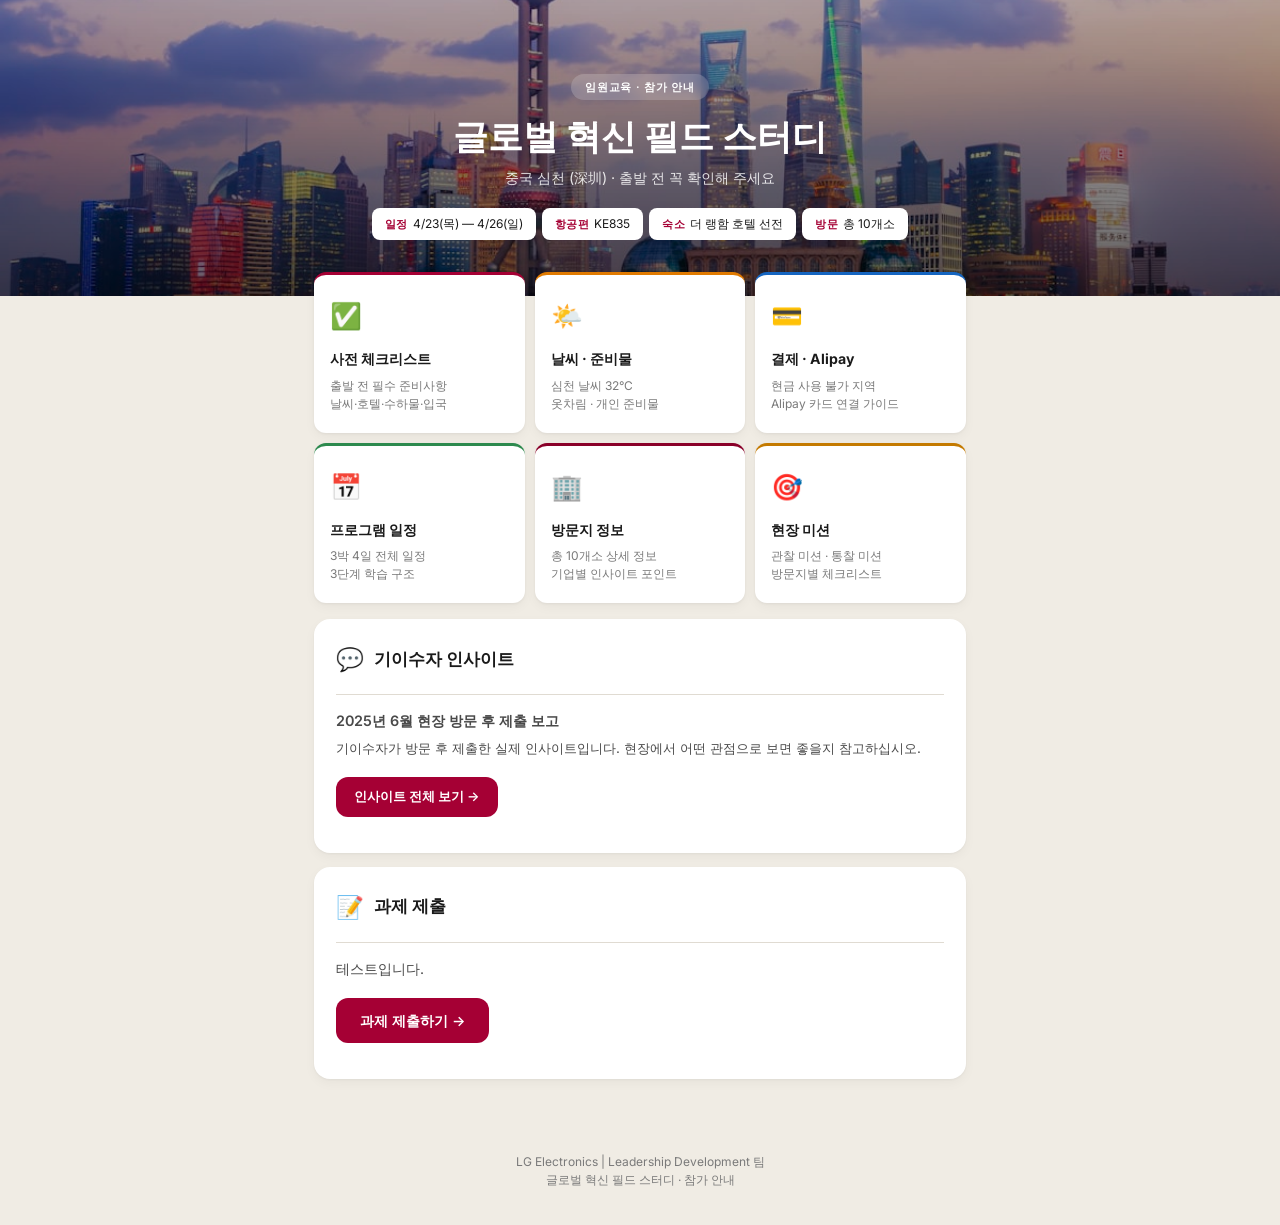
==== commit 98eb5d00: "Update survey section text" ====
--- a/index.html
+++ b/index.html
@@ -79,11 +79,11 @@
     <section class="card" id="survey">
         <div class="card-header">
             <span class="card-icon">📝</span>
-            <h2>사전 Needs Survey</h2>
+            <h2>과제 제출</h2>
         </div>
         <div class="card-group">
-            <p>참가 <strong>기대사항</strong> 및 <strong>개별 유의 사항</strong> 확인을 위한 사전 Survey</p>
-            <a href="#" class="btn" id="surveyBtn">설문 참여하기 →</a>
+            <p>테스트입니다.</p>
+            <a href="#" class="btn" id="surveyBtn">과제 제출하기 →</a>
         </div>
     </section>
 
--- a/css/styles.css
+++ b/css/styles.css
@@ -191,7 +191,7 @@
 }
 
 /* ===== Tags / Chips ===== */
-.tag-row { display: flex; flex-wrap: wrap; gap: 6px; margin-bottom: 14px; }
+.tag-row { display: flex; flex-wrap: wrap; gap: 6px; margin-bottom: 14px; justify-content: center; }
 .chip {
     background: var(--accent-light); color: var(--accent);
     padding: 4px 11px; border-radius: 20px;
@@ -285,15 +285,20 @@
 
 /* ===== Mission Page ===== */
 .mission-day-label {
-    padding: 7px 14px; font-size: .7rem; font-weight: 700; color: #fff;
-    border-radius: var(--radius-sm) var(--radius-sm) 0 0; letter-spacing: .5px; margin-top: 14px;
-}
+    padding: 5px 12px; font-size: .68rem; font-weight: 700; color: #fff;
+    border-radius: var(--radius-sm) var(--radius-sm) 0 0; letter-spacing: .5px; margin-top: 10px;
+}
+.mission-day-label:first-of-type { margin-top: 0; }
 .mission-check-list {
     border: 1px solid var(--border); border-top: none;
-    border-radius: 0 0 var(--radius-sm) var(--radius-sm); overflow: hidden; margin-bottom: 6px;
-}
-.mission-check-list .checklist-card { border: none; border-bottom: 1px solid var(--border); border-radius: 0; margin: 0; }
+    border-radius: 0 0 var(--radius-sm) var(--radius-sm); overflow: hidden; margin-bottom: 4px;
+}
+.mission-check-list .checklist-card { border: none; border-bottom: 1px solid var(--border); border-radius: 0; margin: 0; padding: 8px 12px; gap: 8px; }
 .mission-check-list .checklist-card:last-child { border-bottom: none; }
+.mission-check-list .check-box { width: 18px; height: 18px; border-radius: 4px; }
+.mission-check-list .check-text { display: inline; }
+.mission-check-list .check-text strong { font-size: .82rem; display: inline; margin-bottom: 0; margin-right: 6px; }
+.mission-check-list .check-text p { font-size: .78rem; display: inline; margin: 0; }
 
 .mission-detail { padding: 14px 0; border-bottom: 1px solid var(--border); }
 .mission-detail:last-child { border-bottom: none; }
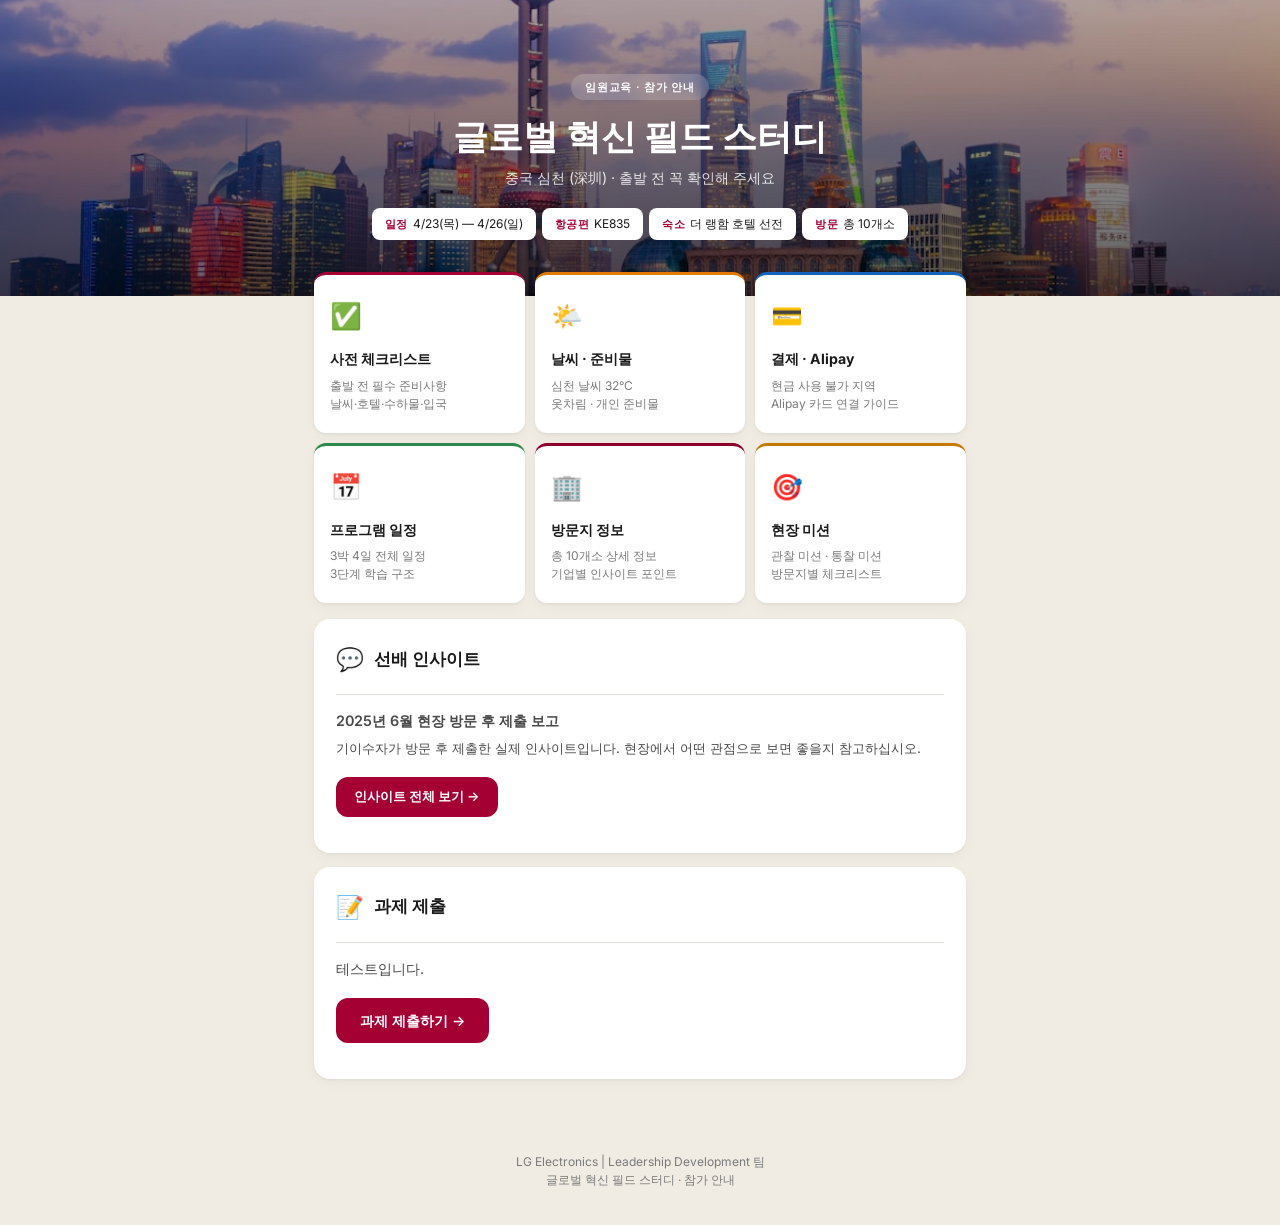
==== commit 0adb34da: "Rename: 기이수자 인사이트 -> 선배 인사이트" ====
--- a/index.html
+++ b/index.html
@@ -66,7 +66,7 @@
     <section class="card" id="insight-preview">
         <div class="card-header">
             <span class="card-icon">💬</span>
-            <h2>기이수자 인사이트</h2>
+            <h2>선배 인사이트</h2>
         </div>
         <div class="card-group">
             <p style="font-size:.9rem;font-weight:600;margin-bottom:4px;">2025년 6월 현장 방문 후 제출 보고</p>
